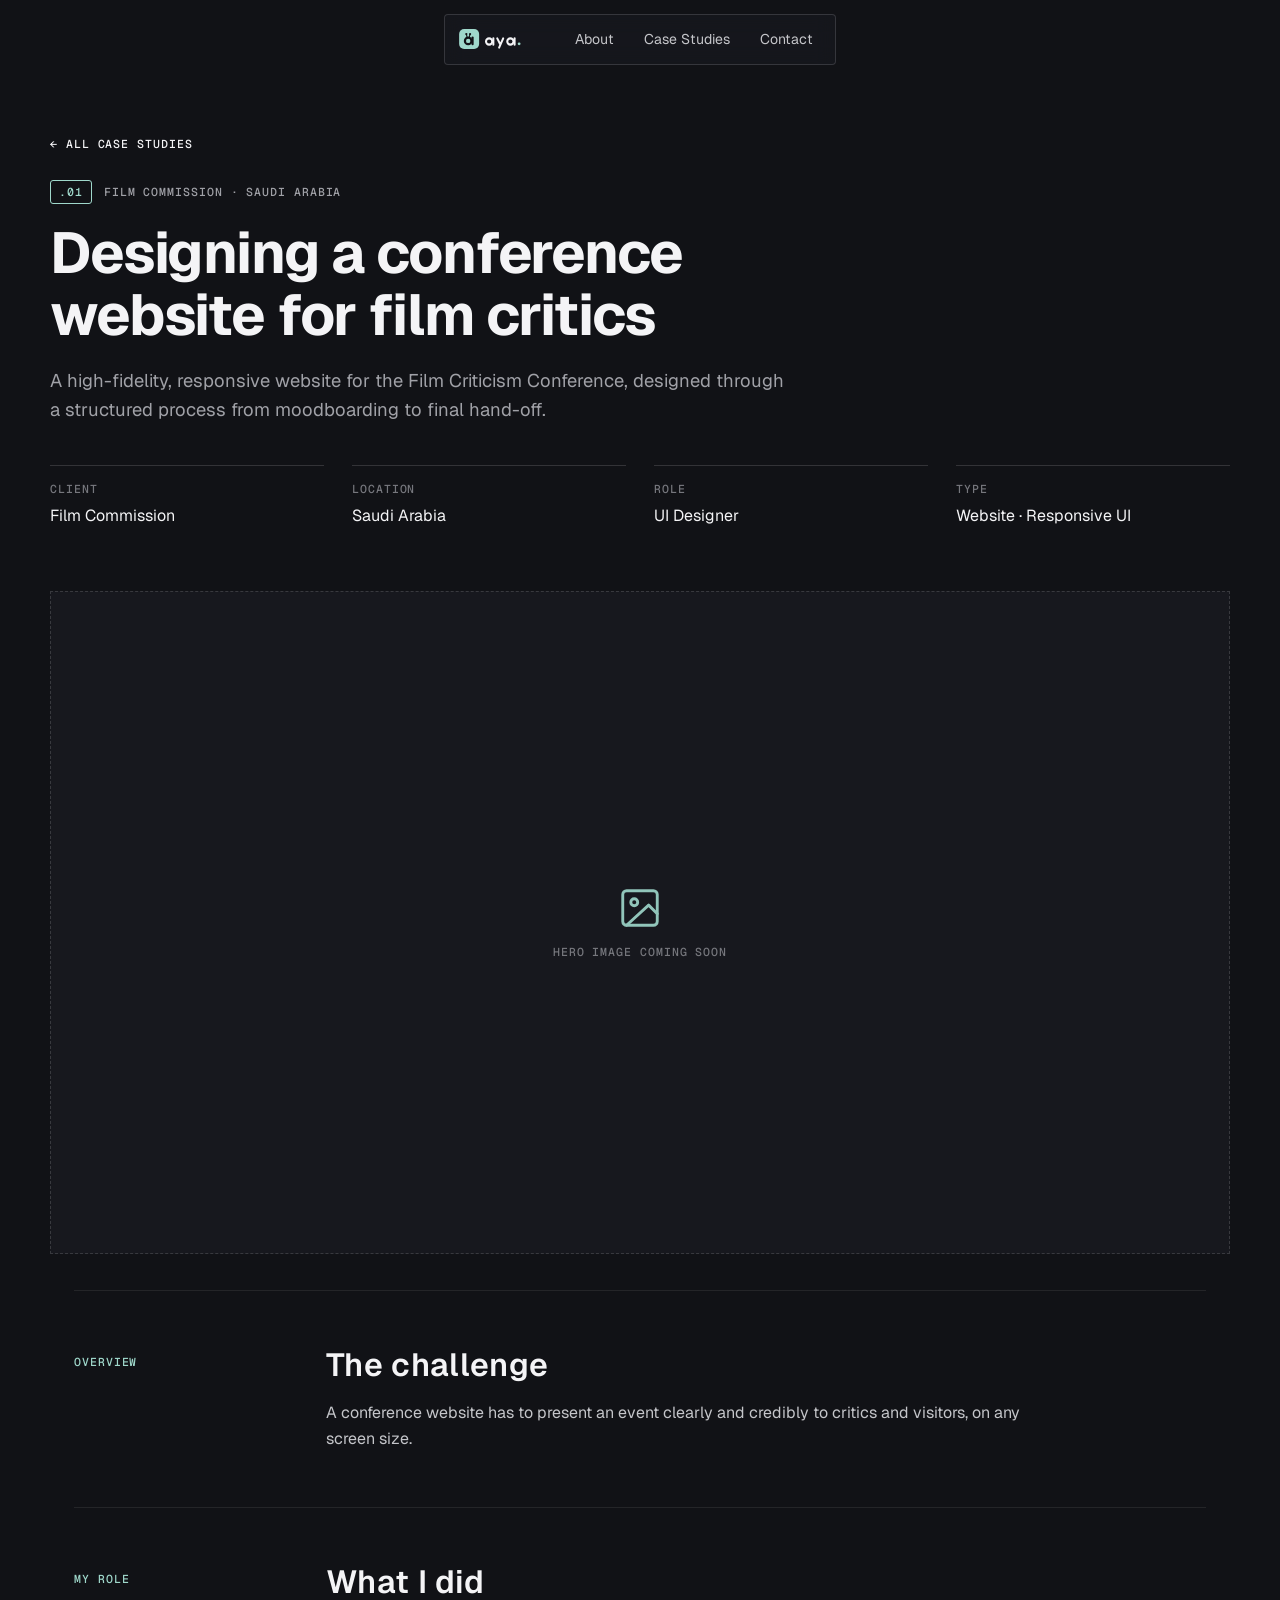
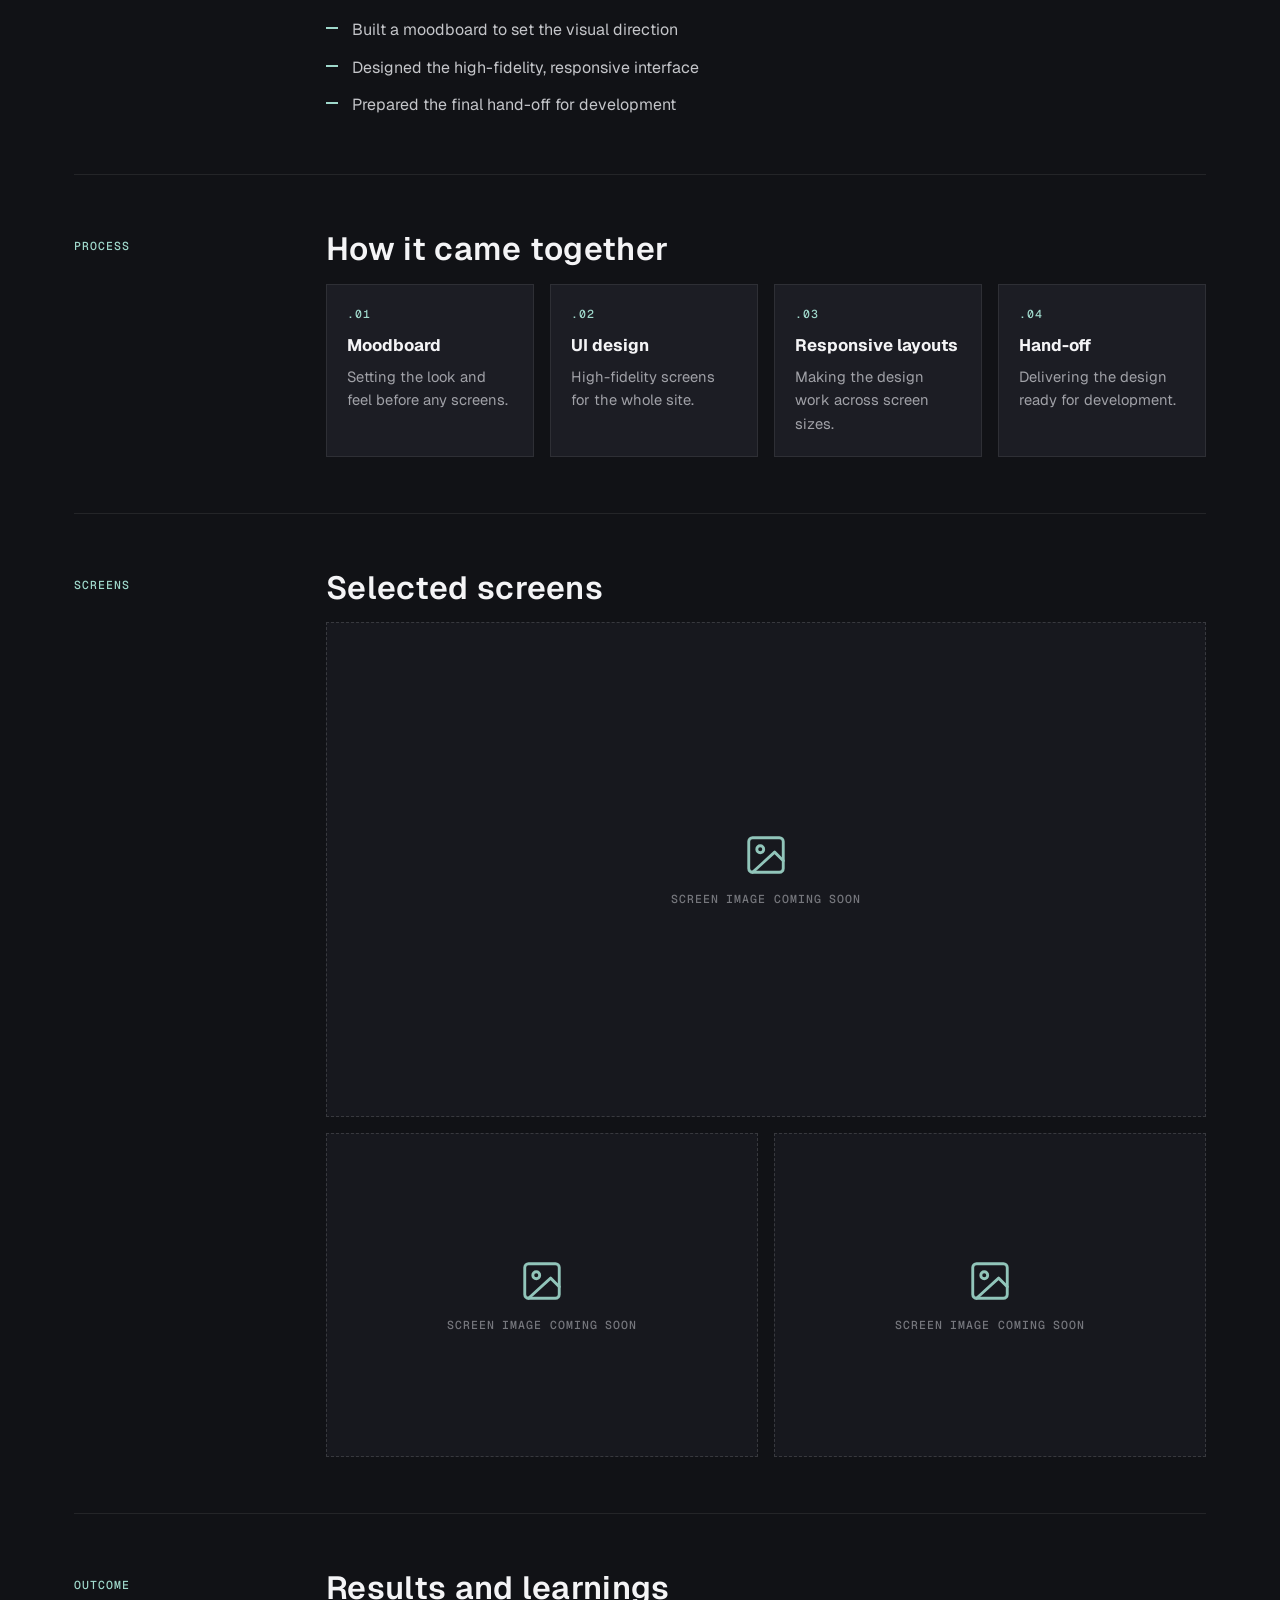
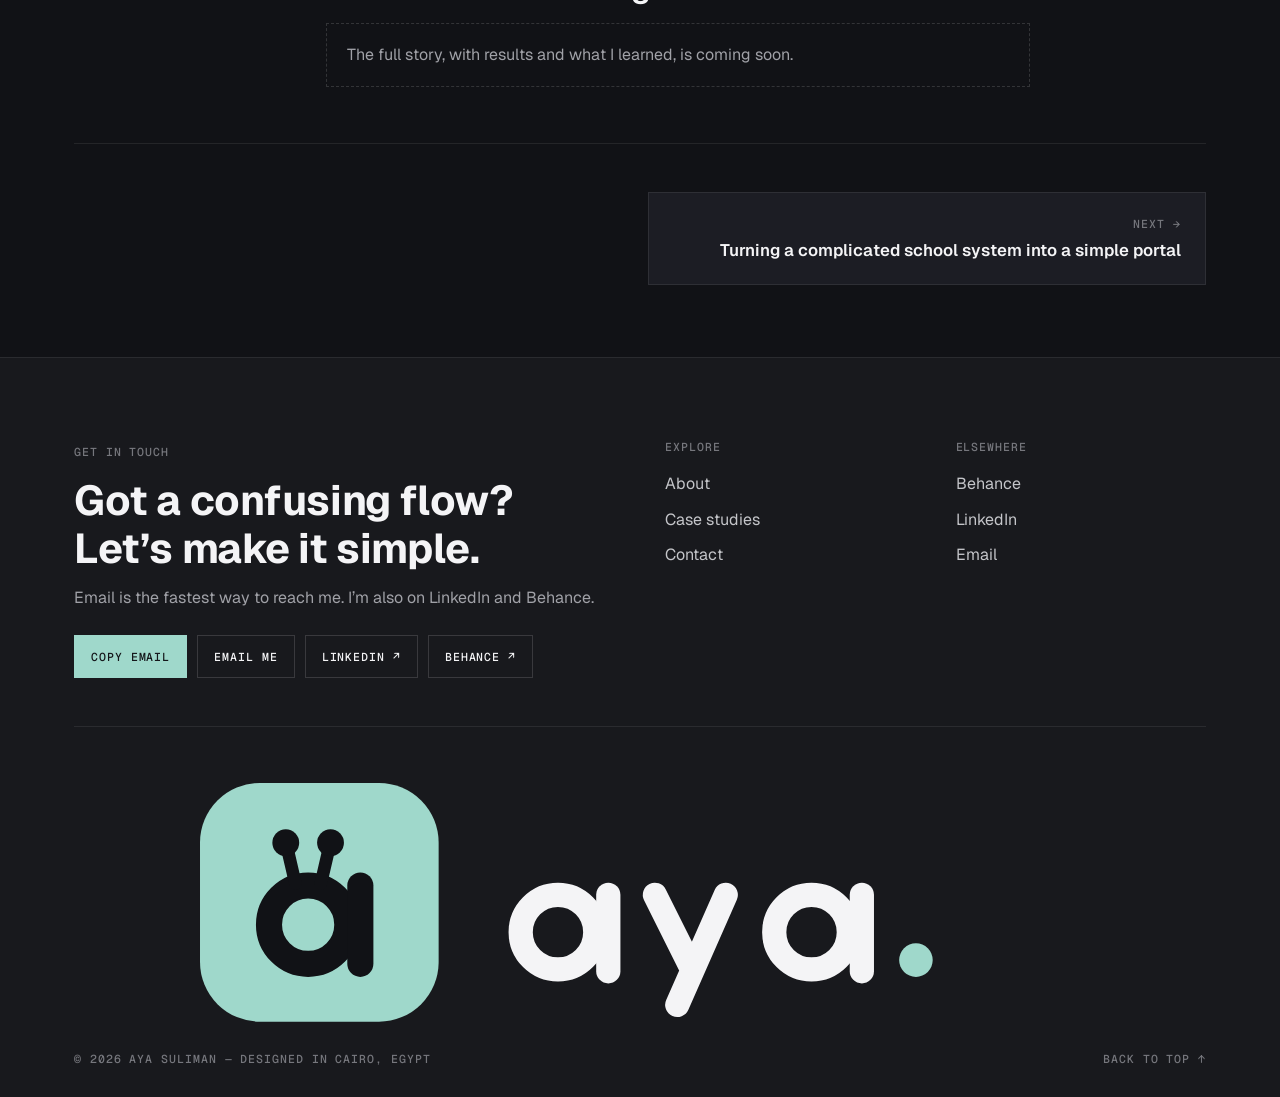
==== film-criticism-conference.html @ a33d231c "Add files via upload" ====
<!DOCTYPE html>
<html lang="en">
<head>
<meta charset="utf-8">
<meta name="viewport" content="width=device-width, initial-scale=1">
<title>Designing a conference website for film critics | Aya Suliman</title>
<meta name="description" content="A high-fidelity, responsive website for the Film Criticism Conference, designed through a structured process from moodboarding to final hand-off.">
<meta property="og:title" content="Designing a conference website for film critics | Aya Suliman">
<meta property="og:description" content="A high-fidelity, responsive website for the Film Criticism Conference, designed through a structured process from moodboarding to final hand-off.">
<link rel="icon" href="../favicon.ico" sizes="any">
<link rel="icon" href="../favicon.svg" type="image/svg+xml">
<link rel="apple-touch-icon" href="../apple-touch-icon.png">
<meta name="theme-color" content="#111216">
<link rel="preconnect" href="https://fonts.googleapis.com">
<link rel="preconnect" href="https://fonts.gstatic.com" crossorigin>
<link href="https://fonts.googleapis.com/css2?family=Geist:wght@400;500;600;700&family=Geist+Mono:wght@400;500&family=Caveat:wght@500;600&display=swap" rel="stylesheet">
<link rel="stylesheet" href="case-study.css">
</head>
<body>
<a class="skip" href="#main">Skip to content</a>
<nav class="nav" aria-label="Main">
  <a class="logo" href="../index.html" aria-label="Aya Suliman, home"><svg viewBox="0 0 236 64" width="74" height="20" aria-hidden="true">
  <rect width="64" height="64" rx="16" fill="#9FD8CB"/>
  <g transform="translate(2 -2)">
  <g stroke="#111216" stroke-linecap="round" fill="none">
    <circle cx="27" cy="40" r="10.5" stroke-width="7"/>
    <path d="M41 29.5V50.5" stroke-width="7"/>
    <path d="M23.6 29 21.4 19.5M30.4 29 32.6 19.5" stroke-width="3.4"/>
  </g>
  <g fill="#111216"><circle cx="21" cy="18" r="3.6"/><circle cx="33" cy="18" r="3.6"/></g>
  </g>
  <!-- wordmark "aya." drawn as strokes, no font needed -->
  <g stroke="#F4F4F6" stroke-width="6.5" stroke-linecap="round" stroke-linejoin="round" fill="none">
    <circle cx="96" cy="40" r="10"/><path d="M109.5 30V50.5"/>
    <path d="M122 30 131.5 49M141 30 128 59.5"/>
    <circle cx="164" cy="40" r="10"/><path d="M177.5 30V50.5"/>
  </g>
  <circle cx="192" cy="47.5" r="4.5" fill="#9FD8CB"/>
</svg></a>
  <ul>
    <li><a href="../index.html#about">About</a></li>
    <li class="dd">
      <a href="../index.html#work" aria-haspopup="true">Case Studies</a>
      <div class="dd-menu">
        <a href="film-criticism-conference.html"><b>.01</b>Film Criticism Conference website</a>
        <a href="schools-portal.html"><b>.02</b>Schools system portal, UAE</a>
        <a href="platone-website-audit.html"><b>.03</b>Platone recruitment website audit</a>
        <a href="platone-app-redesign.html"><b>.04</b>Platone mobile app redesign</a>
        <a href="tt-mobile-app.html"><b>.05</b>TT mobile app component library</a>
        <a href="saas-dashboard.html"><b>.06</b>SaaS demo dashboard</a>
      </div>
    </li>
    <li><a href="#contact">Contact</a></li>
  </ul>
</nav>
<main id="main">
  <header class="wrap cs-hero">
    <a class="tlink mono back" href="../index.html#work">← All case studies</a>
    <div class="meta mono"><span class="chip">.01</span><span>Film Commission · Saudi Arabia</span></div>
    <h1>Designing a conference website for film critics</h1>
    <p class="lead">A high-fidelity, responsive website for the Film Criticism Conference, designed through a structured process from moodboarding to final hand-off.</p>
    <div class="facts"><div><span class="mono">Client</span><p>Film Commission</p></div><div><span class="mono">Location</span><p>Saudi Arabia</p></div><div><span class="mono">Role</span><p>UI Designer</p></div><div><span class="mono">Type</span><p>Website · Responsive UI</p></div></div>
    <!-- TODO: swap this placeholder for <img src="images/film-criticism-conference-hero.jpg" alt="..."> inside the .shot div -->
    <div class="hero-shot"><div class="shot " role="img" aria-label="Project hero image placeholder"><svg viewBox="0 0 24 24" fill="none" stroke="currentColor" stroke-width="1.5" stroke-linecap="round" stroke-linejoin="round" aria-hidden="true"><rect x="3" y="3" width="18" height="18" rx="2"/><circle cx="9" cy="9" r="1.8"/><path d="m21 15-4.5-4.5L5 21"/></svg><span class="mono">Hero image coming soon</span></div></div>
  </header>

  <div class="wrap">
    <section class="cs-sec"><span class="mono">Overview</span><div><h2>The challenge</h2><p>A conference website has to present an event clearly and credibly to critics and visitors, on any screen size.</p></div></section>
    <section class="cs-sec"><span class="mono">My role</span><div><h2>What I did</h2><ul class="ticks"><li>Built a moodboard to set the visual direction</li><li>Designed the high-fidelity, responsive interface</li><li>Prepared the final hand-off for development</li></ul></div></section>
    <section class="cs-sec"><span class="mono">Process</span><div><h2>How it came together</h2><ol class="steps"><li><span class="mono">.01</span><h3>Moodboard</h3><p>Setting the look and feel before any screens.</p></li><li><span class="mono">.02</span><h3>UI design</h3><p>High-fidelity screens for the whole site.</p></li><li><span class="mono">.03</span><h3>Responsive layouts</h3><p>Making the design work across screen sizes.</p></li><li><span class="mono">.04</span><h3>Hand-off</h3><p>Delivering the design ready for development.</p></li></ol></div></section>
    <section class="cs-sec"><span class="mono">Screens</span><div><h2>Selected screens</h2>
      <div class="gallery"><div class="shot wide" role="img" aria-label="Project screen placeholder"><svg viewBox="0 0 24 24" fill="none" stroke="currentColor" stroke-width="1.5" stroke-linecap="round" stroke-linejoin="round" aria-hidden="true"><rect x="3" y="3" width="18" height="18" rx="2"/><circle cx="9" cy="9" r="1.8"/><path d="m21 15-4.5-4.5L5 21"/></svg><span class="mono">Screen image coming soon</span></div><div class="shot r43" role="img" aria-label="Project screen placeholder"><svg viewBox="0 0 24 24" fill="none" stroke="currentColor" stroke-width="1.5" stroke-linecap="round" stroke-linejoin="round" aria-hidden="true"><rect x="3" y="3" width="18" height="18" rx="2"/><circle cx="9" cy="9" r="1.8"/><path d="m21 15-4.5-4.5L5 21"/></svg><span class="mono">Screen image coming soon</span></div><div class="shot r43" role="img" aria-label="Project screen placeholder"><svg viewBox="0 0 24 24" fill="none" stroke="currentColor" stroke-width="1.5" stroke-linecap="round" stroke-linejoin="round" aria-hidden="true"><rect x="3" y="3" width="18" height="18" rx="2"/><circle cx="9" cy="9" r="1.8"/><path d="m21 15-4.5-4.5L5 21"/></svg><span class="mono">Screen image coming soon</span></div></div></div></section>
    <section class="cs-sec"><span class="mono">Outcome</span><div><h2>Results and learnings</h2><p class="soon">The full story, with results and what I learned, is coming soon.</p></div></section>
    <nav class="cs-nav" aria-label="More case studies"><a class="nx" href="schools-portal.html"><span class="mono">Next →</span><strong>Turning a complicated school system into a simple portal</strong></a></nav>
  </div>
</main>
<footer id="contact">
  <div class="wrap">
    <div class="ftop">
      <div>
        <span class="mono" style="color:var(--subtle)">Get in touch</span>
        <h2>Got a confusing flow?<br>Let’s make it simple.</h2>
        <p>Email is the fastest way to reach me. I’m also on LinkedIn and Behance.</p>
        <div class="frow">
          <button class="btn mono" id="copy" type="button">Copy email</button>
          <a class="btn line mono" href="mailto:ayasuliman201020@gmail.com">Email me</a>
          <a class="btn line mono" href="https://linkedin.com/in/aya-suliman">LinkedIn ↗</a>
          <a class="btn line mono" href="https://behance.net/ayasuliman">Behance ↗</a>
        </div>
      </div>
      <div class="fcol">
        <span class="mono">Explore</span>
        <ul><li><a href="../index.html#about">About</a></li><li><a href="../index.html#work">Case studies</a></li><li><a href="#contact">Contact</a></li></ul>
      </div>
      <div class="fcol">
        <span class="mono">Elsewhere</span>
        <ul><li><a href="https://behance.net/ayasuliman">Behance</a></li><li><a href="https://linkedin.com/in/aya-suliman">LinkedIn</a></li><li><a href="mailto:ayasuliman201020@gmail.com">Email</a></li></ul>
      </div>
    </div>
    <div class="mega" aria-hidden="true"><svg viewBox="0 0 236 64" aria-hidden="true">
  <rect width="64" height="64" rx="16" fill="#9FD8CB"/>
  <g transform="translate(2 -2)">
  <g stroke="#111216" stroke-linecap="round" fill="none">
    <circle cx="27" cy="40" r="10.5" stroke-width="7"/>
    <path d="M41 29.5V50.5" stroke-width="7"/>
    <path d="M23.6 29 21.4 19.5M30.4 29 32.6 19.5" stroke-width="3.4"/>
  </g>
  <g fill="#111216"><circle cx="21" cy="18" r="3.6"/><circle cx="33" cy="18" r="3.6"/></g>
  </g>
  <!-- wordmark "aya." drawn as strokes, no font needed -->
  <g stroke="#F4F4F6" stroke-width="6.5" stroke-linecap="round" stroke-linejoin="round" fill="none">
    <circle cx="96" cy="40" r="10"/><path d="M109.5 30V50.5"/>
    <path d="M122 30 131.5 49M141 30 128 59.5"/>
    <circle cx="164" cy="40" r="10"/><path d="M177.5 30V50.5"/>
  </g>
  <circle cx="192" cy="47.5" r="4.5" fill="#9FD8CB"/>
</svg></div>
    <div class="fbot mono"><span>© <span id="y">2026</span> Aya Suliman — Designed in Cairo, Egypt</span><a href="../index.html">Back to top ↑</a></div>
  </div>
</footer>
<script>
var c=document.getElementById('copy');
if(c)c.addEventListener('click',function(){
  var t='ayasuliman201020@gmail.com';
  (navigator.clipboard?navigator.clipboard.writeText(t):Promise.reject()).then(function(){c.textContent='Copied!'}).catch(function(){c.textContent=t});
  setTimeout(function(){c.textContent='Copy email'},2200);
});
</script>
</body>
</html>
---- case-study.css ----
:root{
  --bg:#111216;--surface:#17181e;--card:#1c1d24;--rule:rgba(255,255,255,.08);--rule-2:rgba(255,255,255,.14);
  --ink:#F4F4F6;--body:#C4C5C9;--muted:#A0A1A7;--subtle:#76777D;
  --accent:#9FD8CB;--accent-2:#CFEDE6;--accent-dim:rgba(159,216,203,.12);
  --note:#E6F2EE;--note-ink:#1F2A44;
  --sans:"Geist",system-ui,sans-serif;--mono:"Geist Mono",ui-monospace,monospace;--hand:"Caveat",cursive;
}
*{box-sizing:border-box;margin:0;padding:0}
html{scroll-behavior:smooth}
body{background:var(--bg);color:var(--body);font:400 1rem/1.6 var(--sans);overflow-x:hidden;-webkit-font-smoothing:antialiased}
a{color:inherit;text-decoration:none}
img{display:block;max-width:100%}
:focus-visible{outline:2px solid var(--accent);outline-offset:3px}
.skip{position:absolute;left:-999px;top:10px;background:var(--accent);color:var(--bg);padding:8px 14px;z-index:50;font:500 .75rem var(--mono)}
.skip:focus{left:12px}
.wrap{max-width:1180px;margin:0 auto;padding:0 24px}
.mono{font:500 .72rem/1.5 var(--mono);letter-spacing:.08em;text-transform:uppercase}
.acc{color:var(--accent)}
h1,h2,h3{color:var(--ink);font-family:var(--sans)}
h2{font-size:clamp(1.9rem,4vw,2.5rem);font-weight:600;line-height:1.15;letter-spacing:.01em}
strong{color:var(--ink);font-weight:600}

/* frames with corner marks */
.frame{position:relative;border:1px solid var(--rule)}
.frame>.c{position:absolute;width:9px;height:9px;pointer-events:none}
.frame>.c::before,.frame>.c::after{content:"";position:absolute;background:var(--subtle)}
.frame>.c::before{left:4px;top:0;width:1px;height:9px}
.frame>.c::after{top:4px;left:0;width:9px;height:1px}
.c.tl{left:-5px;top:-5px}.c.tr{right:-5px;top:-5px}.c.bl{left:-5px;bottom:-5px}.c.br{right:-5px;bottom:-5px}

/* text links */
.tlink{display:inline-flex;align-items:center;gap:8px;color:var(--ink);transition:color .2s,gap .2s}
.tlink:hover{color:var(--accent);gap:12px}
.btn{display:inline-flex;align-items:center;gap:8px;padding:12px 20px;border:1px solid var(--accent);background:var(--accent);color:#14161a;cursor:pointer;transition:background .2s,color .2s}
.btn:hover{background:transparent;color:var(--accent)}
.btn.line{background:transparent;border-color:var(--rule-2);color:var(--ink)}
.btn.line:hover{border-color:var(--accent);color:var(--accent)}

/* nav */
.nav{position:fixed;top:14px;left:50%;transform:translateX(-50%);z-index:20;display:flex;align-items:center;gap:6px;padding:6px 8px 6px 14px;background:rgba(23,24,30,.82);backdrop-filter:blur(10px);border:1px solid var(--rule-2);border-radius:4px}
.nav .logo{display:flex;align-items:center;margin-right:22px}
.nav .logo svg{display:block}
.nav ul{list-style:none;display:flex;gap:2px}
.nav ul a{display:block;padding:7px 14px;font-size:.88rem;color:var(--body);border-radius:3px;transition:background .2s,color .2s}
.nav ul a:hover{color:var(--ink);background:rgba(255,255,255,.05)}
.dd{position:relative}
.dd-menu{position:absolute;top:calc(100% + 10px);left:50%;transform:translateX(-50%) translateY(6px);width:340px;background:var(--surface);border:1px solid var(--rule-2);padding:10px;opacity:0;visibility:hidden;transition:.2s}
.dd:hover .dd-menu,.dd:focus-within .dd-menu{opacity:1;visibility:visible;transform:translateX(-50%) translateY(0)}
.dd-menu a{display:grid!important;grid-template-columns:36px 1fr;gap:6px;padding:10px!important;font-size:.86rem!important;line-height:1.35}
.dd-menu a b{font:500 .72rem var(--mono);color:var(--accent)}

footer{background:#18191d;border-top:1px solid var(--rule);padding:80px 0 30px;overflow:hidden}
.ftop{display:grid;grid-template-columns:2.2fr 1fr 1fr;gap:40px;padding-bottom:48px;border-bottom:1px solid var(--rule)}
.ftop h2{font-size:clamp(2rem,4.2vw,2.6rem);font-weight:700;letter-spacing:-.01em;margin:14px 0 12px}
.ftop p{color:var(--muted);margin-bottom:24px}
.frow{display:flex;gap:10px;flex-wrap:wrap}
.fcol .mono{color:var(--subtle);display:block;margin-bottom:16px}
.fcol ul{list-style:none;display:grid;gap:10px}
.fcol a{color:var(--body);transition:color .2s}.fcol a:hover{color:var(--accent)}
.mega{font:700 clamp(7rem,29vw,24rem)/.9 var(--sans);letter-spacing:-.03em;text-align:center;color:transparent;-webkit-text-stroke:2px var(--ink);margin:40px 0 20px;user-select:none}
.frow .btn{padding:12px 16px}
.mega{display:flex;justify-content:center;margin:56px 0 28px;font-size:0;-webkit-text-stroke:0;user-select:none}
.mega svg{width:min(100%,880px);height:auto}
.fbot{display:flex;justify-content:space-between;flex-wrap:wrap;gap:12px;color:var(--subtle)}
.fbot a:hover{color:var(--accent)}
/* ---- case study pages ---- */
.chip{padding:2px 8px;border:1px solid var(--accent);color:var(--accent);border-radius:3px}
.cs-hero{padding:130px 0 36px}
.cs-hero .back{margin-bottom:28px}
.cs-hero .meta{display:flex;gap:12px;align-items:center;margin-bottom:18px;color:var(--muted)}
.cs-hero h1{font-size:clamp(2.1rem,5.2vw,3.6rem);font-weight:700;line-height:1.08;letter-spacing:-.02em;max-width:20ch}
.lead{margin-top:20px;max-width:62ch;font-size:1.15rem;color:var(--muted)}
.facts{display:grid;grid-template-columns:repeat(auto-fit,minmax(170px,1fr));gap:0 28px;margin-top:40px}
.facts div{border-top:1px solid var(--rule-2);padding:14px 0 18px}
.facts .mono{display:block;color:var(--subtle);margin-bottom:6px}
.facts p{color:var(--ink)}
.shot{position:relative;display:grid;place-items:center;align-content:center;gap:12px;aspect-ratio:16/9;background:var(--surface);border:1px dashed var(--rule-2);color:var(--subtle);text-align:center}
.shot svg{width:46px;height:46px;color:var(--accent);opacity:.9}
.shot.r43{aspect-ratio:4/3}
.shot img{position:absolute;inset:0;width:100%;height:100%;object-fit:cover}
.hero-shot{margin-top:44px}
.cs-sec{display:grid;grid-template-columns:220px 1fr;gap:32px;padding:56px 0;border-top:1px solid var(--rule)}
.cs-sec>.mono{color:var(--accent);padding-top:6px}
.cs-sec h2{font-size:clamp(1.5rem,3vw,2rem);margin-bottom:16px}
.cs-sec p{max-width:64ch}
.ticks{list-style:none;display:grid;gap:12px;max-width:64ch}
.ticks li{position:relative;padding-left:26px}
.ticks li::before{content:"";position:absolute;left:0;top:.62em;width:12px;height:2px;background:var(--accent)}
.steps{list-style:none;display:grid;grid-template-columns:repeat(auto-fit,minmax(200px,1fr));gap:16px}
.steps li{background:var(--card);border:1px solid var(--rule);padding:20px}
.steps .mono{color:var(--accent);display:block;margin-bottom:10px}
.steps h3{font-size:1.05rem;margin-bottom:6px}
.steps p{font-size:.92rem;color:var(--muted)}
.soon{padding:18px 20px;border:1px dashed var(--rule-2);color:var(--muted);max-width:64ch}
.gallery{display:grid;grid-template-columns:1fr 1fr;gap:16px}
.gallery .wide{grid-column:1/-1}
.cs-nav{display:grid;grid-template-columns:1fr 1fr;gap:16px;padding:48px 0 72px;border-top:1px solid var(--rule)}
.cs-nav a{display:block;padding:22px 24px;border:1px solid var(--rule);background:var(--card);transition:border-color .2s}
.cs-nav a:hover{border-color:var(--accent)}
.cs-nav .mono{display:block;color:var(--subtle);margin-bottom:8px}
.cs-nav strong{font-size:1.05rem;line-height:1.3;display:block}
.cs-nav .nx{text-align:right;grid-column:2}
.cs-nav .pv{grid-column:1}
@media (max-width:980px){.ftop{grid-template-columns:1fr 1fr}.ftop>div:first-child{grid-column:1/-1}}
@media (max-width:720px){
  .wrap{padding:0 16px}
  .cs-hero{padding-top:112px}
  .cs-sec{grid-template-columns:1fr;gap:10px;padding:40px 0}
  .gallery,.cs-nav{grid-template-columns:1fr}
  .cs-nav .nx,.cs-nav .pv{grid-column:auto;text-align:left}
  .nav{width:calc(100% - 24px);justify-content:space-between}
  .nav .logo{margin-right:0}
  .dd-menu{display:none}
  .nav ul a{padding:7px 10px}
}
@media (prefers-reduced-motion:reduce){html{scroll-behavior:auto}}
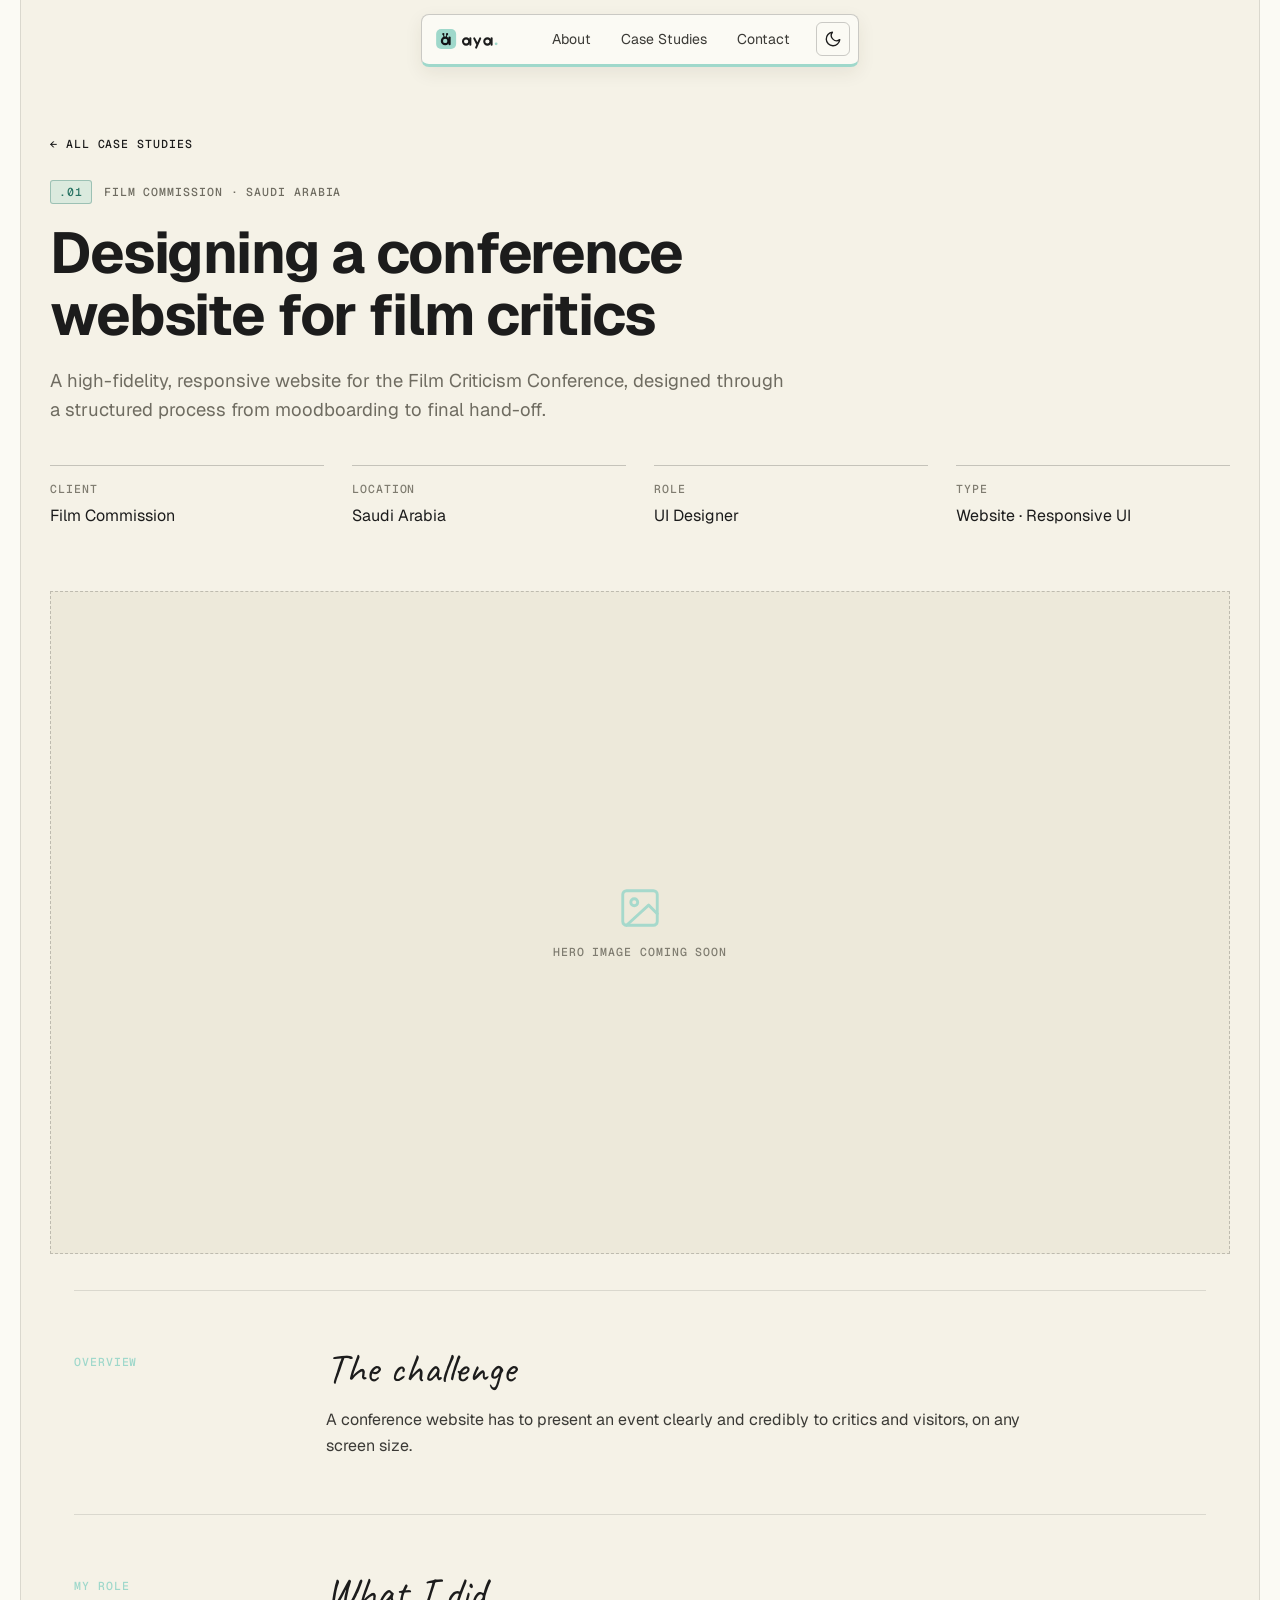
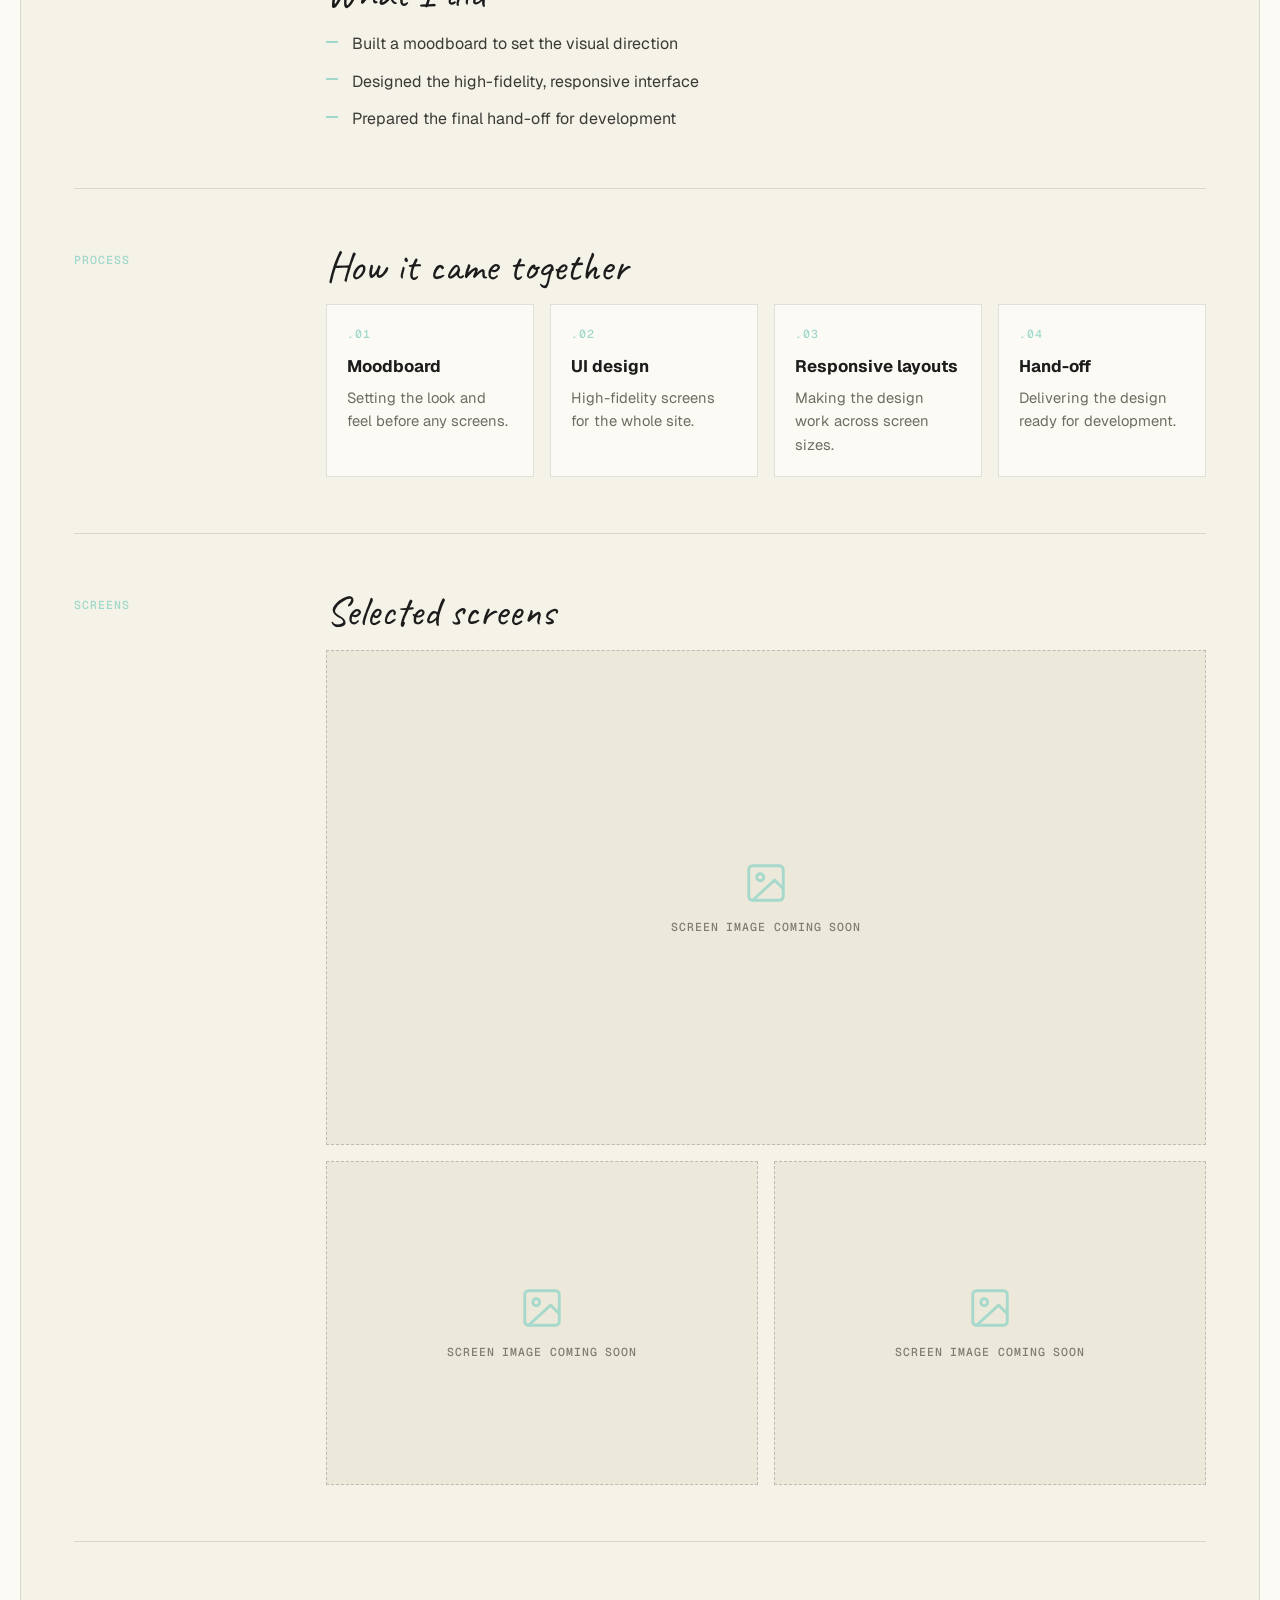
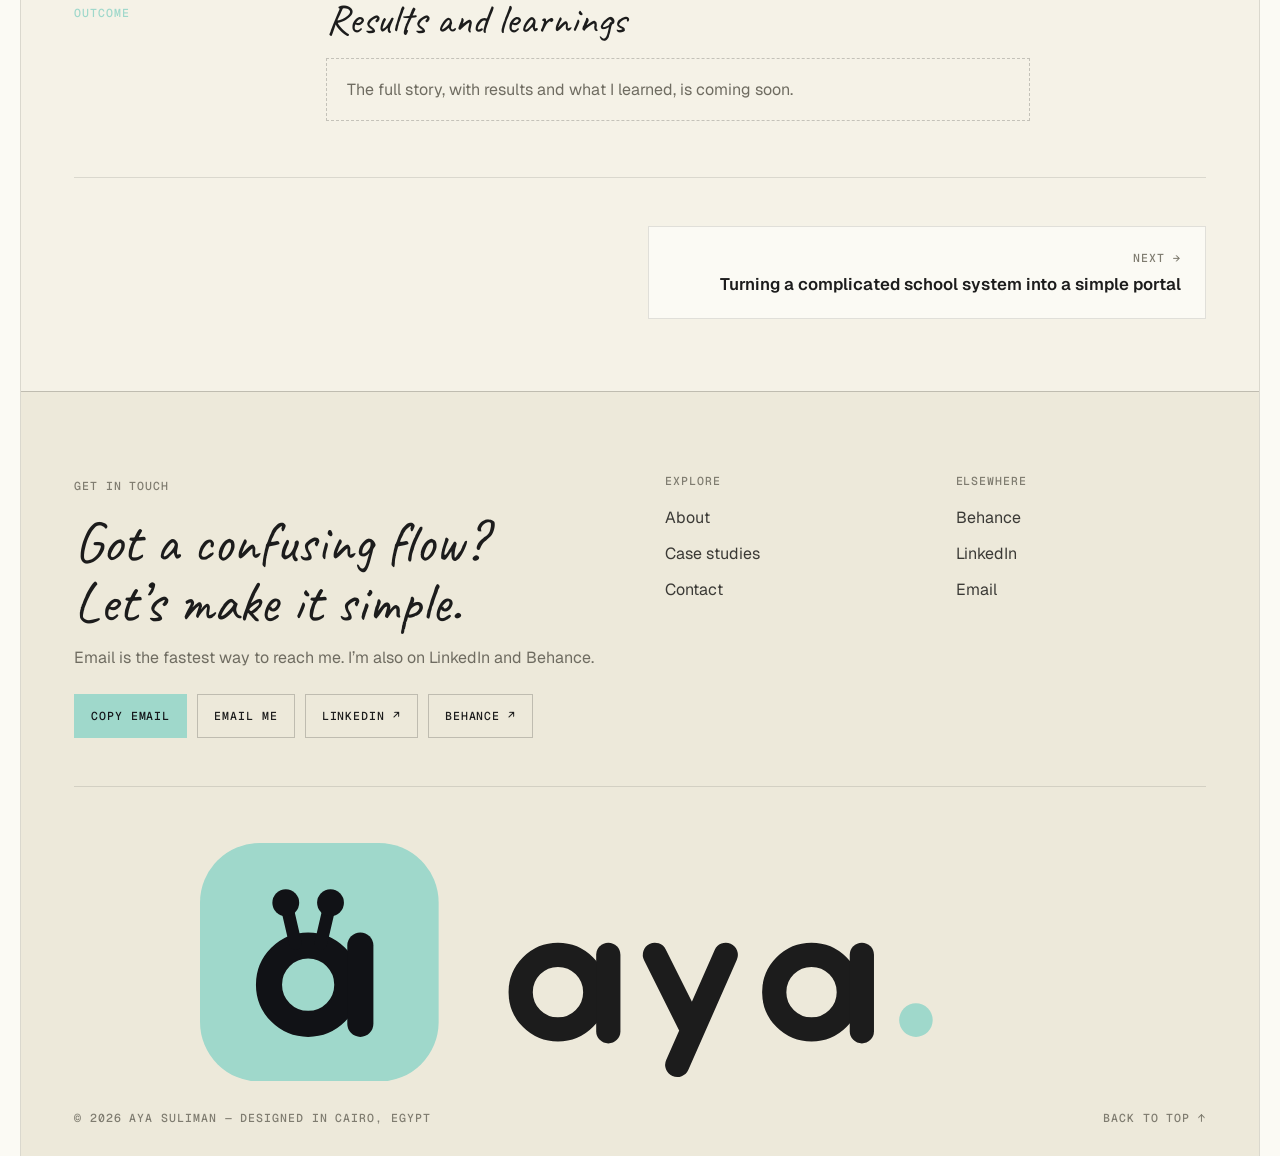
==== commit 0ccb0e45: "Add files via upload" ====
--- a/film-criticism-conference.html
+++ b/film-criticism-conference.html
@@ -10,7 +10,8 @@
 <link rel="icon" href="../favicon.ico" sizes="any">
 <link rel="icon" href="../favicon.svg" type="image/svg+xml">
 <link rel="apple-touch-icon" href="../apple-touch-icon.png">
-<meta name="theme-color" content="#111216">
+<meta name="theme-color" content="#F5F2E7">
+<script>try{if(localStorage.getItem('theme')==='dark')document.documentElement.dataset.theme='dark'}catch(e){}</script>
 <link rel="preconnect" href="https://fonts.googleapis.com">
 <link rel="preconnect" href="https://fonts.gstatic.com" crossorigin>
 <link href="https://fonts.googleapis.com/css2?family=Geist:wght@400;500;600;700&family=Geist+Mono:wght@400;500&family=Caveat:wght@500;600&display=swap" rel="stylesheet">
@@ -30,7 +31,7 @@
   <g fill="#111216"><circle cx="21" cy="18" r="3.6"/><circle cx="33" cy="18" r="3.6"/></g>
   </g>
   <!-- wordmark "aya." drawn as strokes, no font needed -->
-  <g stroke="#F4F4F6" stroke-width="6.5" stroke-linecap="round" stroke-linejoin="round" fill="none">
+  <g stroke="#1C1C1C" stroke-width="6.5" stroke-linecap="round" stroke-linejoin="round" fill="none">
     <circle cx="96" cy="40" r="10"/><path d="M109.5 30V50.5"/>
     <path d="M122 30 131.5 49M141 30 128 59.5"/>
     <circle cx="164" cy="40" r="10"/><path d="M177.5 30V50.5"/>
@@ -52,7 +53,7 @@
     </li>
     <li><a href="#contact">Contact</a></li>
   </ul>
-</nav>
+<button class="theme-toggle" id="themeToggle" type="button" aria-label="Switch to dark mode" aria-pressed="false"><svg class="moon" viewBox="0 0 24 24" fill="none" stroke="currentColor" stroke-width="1.8" stroke-linecap="round" stroke-linejoin="round" aria-hidden="true"><path d="M21 12.8A9 9 0 1 1 11.2 3a7 7 0 0 0 9.8 9.8z"/></svg><svg class="sun" viewBox="0 0 24 24" fill="none" stroke="currentColor" stroke-width="1.8" stroke-linecap="round" stroke-linejoin="round" aria-hidden="true"><circle cx="12" cy="12" r="4"/><path d="M12 2v2M12 20v2M4.9 4.9l1.4 1.4M17.7 17.7l1.4 1.4M2 12h2M20 12h2M4.9 19.1l1.4-1.4M17.7 6.3l1.4-1.4"/></svg></button></nav>
 <main id="main">
   <header class="wrap cs-hero">
     <a class="tlink mono back" href="../index.html#work">← All case studies</a>
@@ -108,7 +109,7 @@
   <g fill="#111216"><circle cx="21" cy="18" r="3.6"/><circle cx="33" cy="18" r="3.6"/></g>
   </g>
   <!-- wordmark "aya." drawn as strokes, no font needed -->
-  <g stroke="#F4F4F6" stroke-width="6.5" stroke-linecap="round" stroke-linejoin="round" fill="none">
+  <g stroke="#1C1C1C" stroke-width="6.5" stroke-linecap="round" stroke-linejoin="round" fill="none">
     <circle cx="96" cy="40" r="10"/><path d="M109.5 30V50.5"/>
     <path d="M122 30 131.5 49M141 30 128 59.5"/>
     <circle cx="164" cy="40" r="10"/><path d="M177.5 30V50.5"/>
@@ -125,6 +126,17 @@
   (navigator.clipboard?navigator.clipboard.writeText(t):Promise.reject()).then(function(){c.textContent='Copied!'}).catch(function(){c.textContent=t});
   setTimeout(function(){c.textContent='Copy email'},2200);
 });
+(function(){
+  var r=document.documentElement,b=document.getElementById('themeToggle'),m=document.querySelector('meta[name="theme-color"]');
+  function apply(t){
+    if(t==='dark')r.dataset.theme='dark';else r.removeAttribute('data-theme');
+    if(b){b.setAttribute('aria-pressed',t==='dark');b.setAttribute('aria-label',t==='dark'?'Switch to light mode':'Switch to dark mode')}
+    if(m)m.setAttribute('content',t==='dark'?'#111216':'#F5F2E7');
+    window.dispatchEvent(new Event('themechange'));
+  }
+  var cur=r.dataset.theme==='dark'?'dark':'light';apply(cur);
+  if(b)b.addEventListener('click',function(){cur=cur==='dark'?'light':'dark';apply(cur);try{localStorage.setItem('theme',cur)}catch(e){}});
+})();
 </script>
 </body>
 </html>
--- a/case-study.css
+++ b/case-study.css
@@ -1,7 +1,7 @@
 :root{
-  --bg:#111216;--surface:#17181e;--card:#1c1d24;--rule:rgba(255,255,255,.08);--rule-2:rgba(255,255,255,.14);
-  --ink:#F4F4F6;--body:#C4C5C9;--muted:#A0A1A7;--subtle:#76777D;
-  --accent:#9FD8CB;--accent-2:#CFEDE6;--accent-dim:rgba(159,216,203,.12);
+  --bg:#F5F2E7;--surface:#EDE9DA;--card:#FBFAF4;--page:#FBFAF4;--rule:rgba(28,28,28,.12);--rule-2:rgba(28,28,28,.22);
+  --ink:#1C1C1C;--body:#3B3A36;--muted:#6F6C61;--subtle:#7F7C70;
+  --accent:#9FD8CB;--accent-2:#CFEDE6;--accent-ink:#2A7565;--accent-dim:rgba(159,216,203,.3);
   --note:#E6F2EE;--note-ink:#1F2A44;
   --sans:"Geist",system-ui,sans-serif;--mono:"Geist Mono",ui-monospace,monospace;--hand:"Caveat",cursive;
 }
@@ -114,3 +114,59 @@
   .nav ul a{padding:7px 10px}
 }
 @media (prefers-reduced-motion:reduce){html{scroll-behavior:auto}}
+
+/* ---- cream theme (shared by index + case pages) ---- */
+html{background:var(--page)}
+body{max-width:1240px;margin:0 auto;border-inline:1px solid var(--rule);background:var(--bg);color:var(--body)}
+.nav{background:var(--card);border:1px solid var(--rule-2);border-bottom:3px solid var(--accent);border-radius:8px;-webkit-backdrop-filter:none;backdrop-filter:none;box-shadow:0 6px 18px rgba(60,50,20,.08)}
+.nav ul a:hover{background:rgba(28,28,28,.06)}
+.dd-menu{box-shadow:0 12px 28px rgba(60,50,20,.12)}
+footer{background:var(--surface);border-top:1px solid var(--rule-2)}
+h2{font-family:"Caveat Brush","Caveat",cursive;font-weight:400;letter-spacing:0;line-height:1.05;font-size:clamp(2.6rem,6vw,4.2rem)}
+.ftop h2{font-weight:400;font-size:clamp(2.6rem,5vw,3.6rem);letter-spacing:0}
+.cs-sec h2{font-size:clamp(1.9rem,3.5vw,2.6rem);font-weight:400}
+.sec-title{text-align:left}
+.sec-title .ico{display:none}
+.chip{background:var(--accent-dim);border-color:rgba(42,117,101,.35)}
+
+/* readable green for text on cream */
+.acc,
+.tlink:hover,
+.btn:hover,
+.btn.line:hover,
+.dd-menu a b,
+.hero .eyebrow,
+.hero h1 .acc,
+.marquee div,
+.sec-title .ico,
+.chip,
+.case .meta .chip,
+.fcol a:hover,
+.fbot a:hover{color:var(--accent-ink)}
+
+/* ---- theme toggle ---- */
+.theme-toggle{display:grid;place-items:center;flex:none;width:34px;height:34px;margin-left:6px;border:1px solid var(--rule-2);border-radius:6px;background:transparent;color:var(--ink);cursor:pointer;transition:background .2s}
+.theme-toggle:hover{background:var(--accent-dim)}
+.theme-toggle svg{width:18px;height:18px}
+.theme-toggle .sun{display:none}
+:root[data-theme="dark"] .theme-toggle .moon{display:none}
+:root[data-theme="dark"] .theme-toggle .sun{display:block}
+/* ---- dark mode (black + mint) ---- */
+:root[data-theme="dark"]{color-scheme:dark;--bg:#111216;--surface:#17181e;--card:#1c1d24;--page:#0B0C0F;--rule:rgba(255,255,255,.08);--rule-2:rgba(255,255,255,.14);--ink:#F4F4F6;--body:#C4C5C9;--muted:#A0A1A7;--subtle:#76777D;--accent:#9FD8CB;--accent-2:#CFEDE6;--accent-ink:#9FD8CB;--accent-dim:rgba(159,216,203,.12);--note:#E6F2EE;--note-ink:#1F2A44}
+:root[data-theme="dark"] .nav{background:rgba(23,24,30,.9);box-shadow:none}
+:root[data-theme="dark"] .nav ul a:hover{background:rgba(255,255,255,.06)}
+:root[data-theme="dark"] .dd-menu{box-shadow:none}
+:root[data-theme="dark"] .chip{border-color:var(--rule-2)}
+:root[data-theme="dark"] pattern circle{fill:#fff;opacity:.13}
+:root[data-theme="dark"] [fill="#9DB5AB"]{fill:#3a3c46}
+:root[data-theme="dark"] [stroke="#9DB5AB"]{stroke:#3a3c46}
+:root[data-theme="dark"] [fill="#B5C9C1"]{fill:#2c2e37}
+:root[data-theme="dark"] [stroke="#B5C9C1"]{stroke:#2c2e37}
+:root[data-theme="dark"] [fill="#C5D5CE"]{fill:#1f2027}
+:root[data-theme="dark"] [stroke="#C5D5CE"]{stroke:#1f2027}
+:root[data-theme="dark"] [fill="#FBFAF4"]{fill:#1c1d24}
+:root[data-theme="dark"] [stroke="#FBFAF4"]{stroke:#1c1d24}
+:root[data-theme="dark"] [fill="#1C1C1C"]{fill:#F4F4F6}
+:root[data-theme="dark"] [stroke="#1C1C1C"]{stroke:#F4F4F6}
+:root[data-theme="dark"] [fill="#3C9A83"]{fill:#9FD8CB}
+:root[data-theme="dark"] [stroke="#3C9A83"]{stroke:#9FD8CB}
